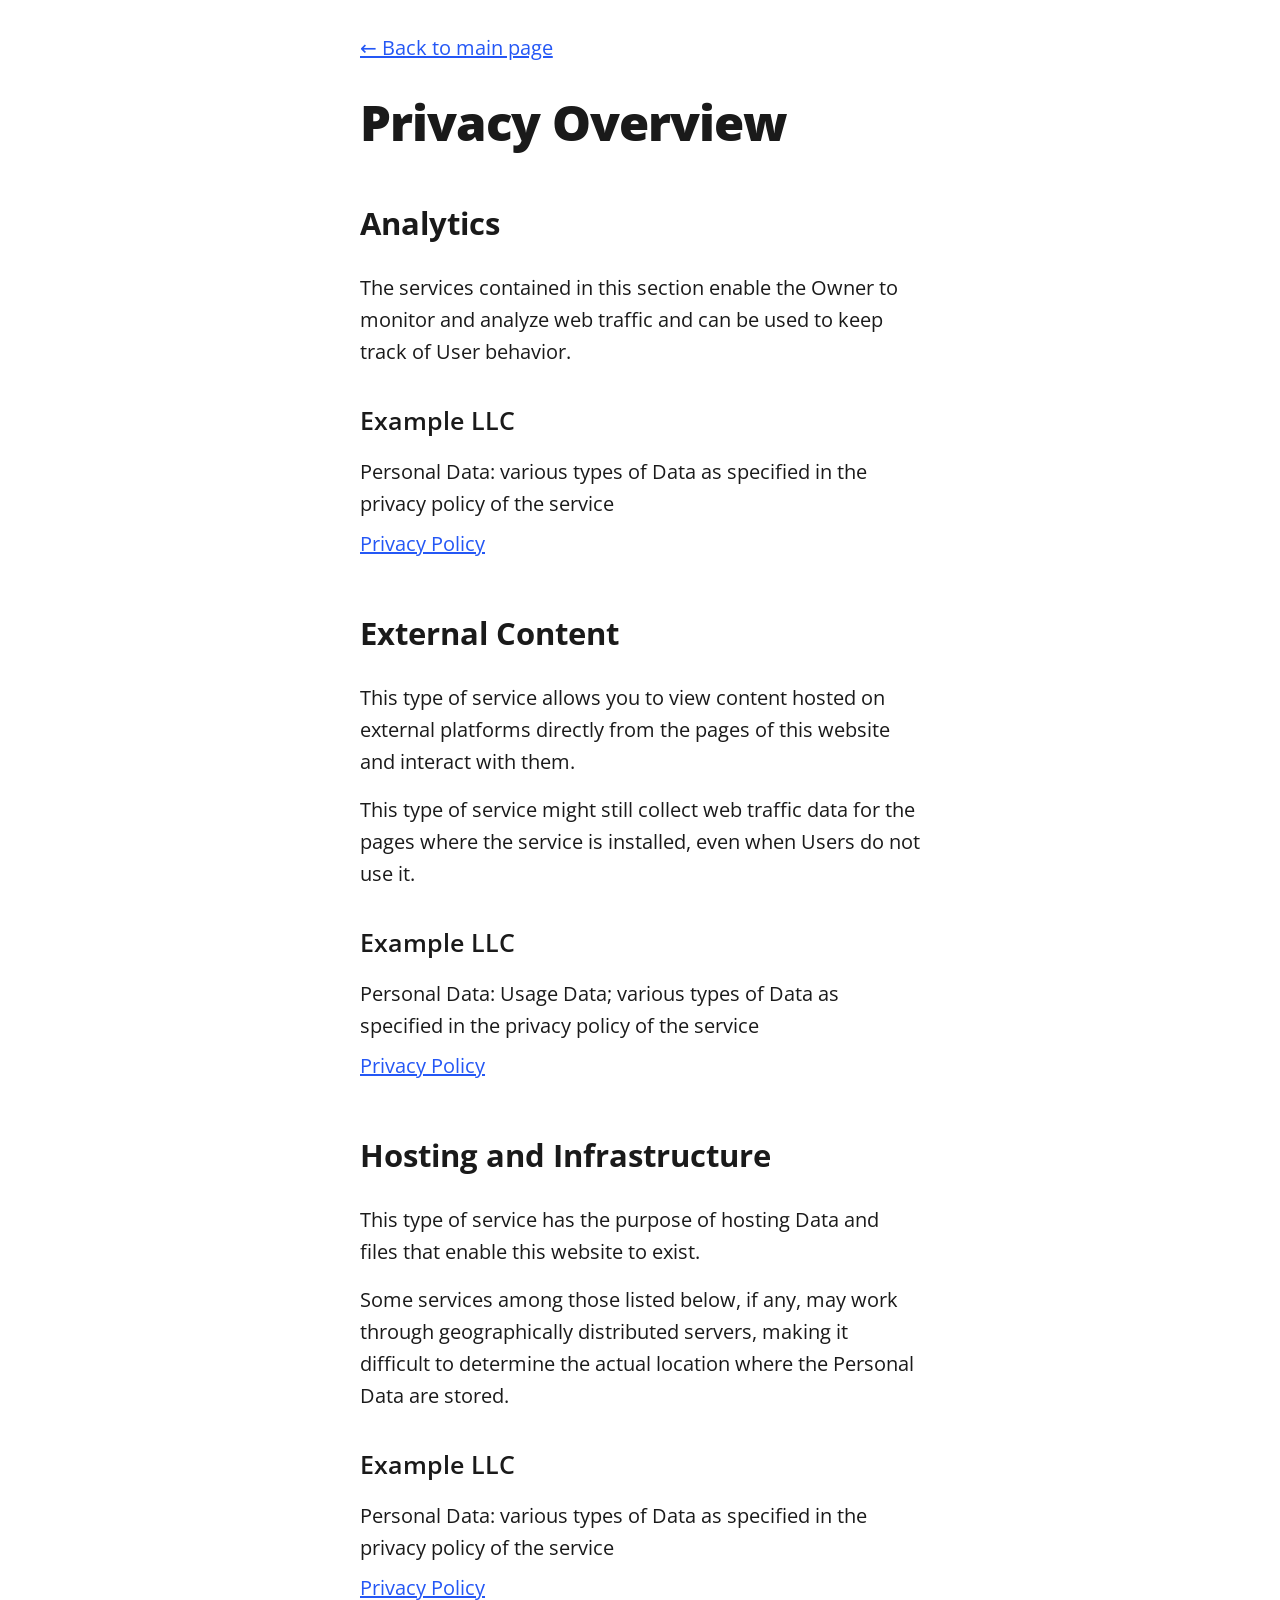
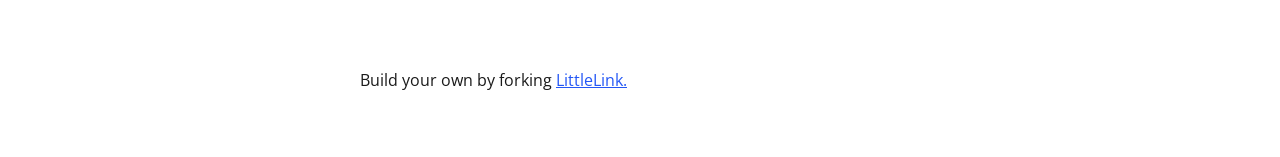
==== privacy.html @ 4b506419 "Page de liens personnelle basee sur LittleLink v3.11.0 - index.html reduit aux reseaux principaux, c" ====
<!DOCTYPE html>

<!--
  To change the theme, change the class on the html tag below to one of:
  - theme-auto: Automatically switches based on user's system preferences
  - theme-light: Forces light theme
  - theme-dark: Forces dark theme
-->

<html class="theme-auto" lang="en"> <!-- Update `class="theme-auto"` with your preference -->

  <head>
    <meta charset="utf-8">
    <meta name="viewport" content="width=device-width, initial-scale=1">

    <!-- Page Title - Change this to your name/brand (50-60 characters recommended) -->
    <title>Privacy Policy | LittleLink</title>
    <link rel="icon" type="image/png" href="images/avatar.png"> <!-- Update this with your own favicon -->


    <!-- Meta Description - Write a description (150-160 characters recommended) -->
    <meta name="description" content="Privacy policy and data collection information for LittleLink">
    <meta name="robots" content="noindex"> <!-- Since this is a utility page -->

    <!-- Browser UI Color - Matches the default light/dark theme backgrounds -->
    <meta name="theme-color" content="#ffffff" media="(prefers-color-scheme: light)">
    <meta name="theme-color" content="#121212" media="(prefers-color-scheme: dark)">

    <!-- Stylesheets -->
    <link rel="stylesheet" href="css/reset.css">
    <link rel="stylesheet" href="css/style.css">
    <link rel="stylesheet" href="css/brands.css">

  </head>

  <body>
    <main class="container-left">
      <div class="column">
        <nav>
          <a href="index.html" aria-label="Back to homepage">← Back to main page</a>
        </nav>

        <h1>Privacy Overview</h1>

        <section aria-labelledby="analytics-heading">
          <h2 id="analytics-heading">Analytics</h2>
          <p>The services contained in this section enable the Owner to monitor and analyze web traffic and can be used to keep track of User behavior.</p>

          <h3>Example LLC</h3>
          <ul role="list">
            <li>Personal Data: various types of Data as specified in the privacy policy of the service</li>
            <li><a href="https://example.com/privacy/" target="_blank" rel="noopener">Privacy Policy</a></li>
          </ul>
        </section>

        <section aria-labelledby="external-content-heading">
          <h2 id="external-content-heading">External Content</h2>
          <p>This type of service allows you to view content hosted on external platforms directly from the pages of this website and interact with them.</p>
          <p>This type of service might still collect web traffic data for the pages where the service is installed, even when Users do not use it.</p>

          <h3>Example LLC</h3>
          <ul role="list">
            <li>Personal Data: Usage Data; various types of Data as specified in the privacy policy of the service</li>
            <li><a href="https://example.com/privacy/" target="_blank" rel="noopener">Privacy Policy</a></li>
          </ul>
        </section>

        <section aria-labelledby="hosting-heading">
          <h2 id="hosting-heading">Hosting and Infrastructure</h2>
          <p>This type of service has the purpose of hosting Data and files that enable this website to exist.</p>
          <p>Some services among those listed below, if any, may work through geographically distributed servers, making it difficult to determine the actual location where the Personal Data are stored.</p>

          <h3>Example LLC</h3>
          <ul role="list">
            <li>Personal Data: various types of Data as specified in the privacy policy of the service</li>
            <li><a href="https://example.com/privacy" target="_blank" rel="noopener">Privacy Policy</a></li>
          </ul>
        </section>

        <footer>
          <p>Build your own by forking <a href="https://littlelink.io" target="_blank" rel="noopener">LittleLink.</a></p>
        </footer>
      </div>
    </main>

  </body>

</html>
---- css/style.css ----
/*
* LittleLink
* https://littlelink.io
* Free to use under the MIT license
* http://www.opensource.org/licenses/mit-license.php
*/

/* Grid
  –––––––––––––––––––––––––––––––––––––––––––––––––– */
  .container {
	position:relative;
	width:100%;
	max-width:37.5rem;     				/* 600px */
    text-align:center;
	margin:0 auto;
	padding:var(--spacing-xl) var(--spacing-m) 0 var(--spacing-m);
	box-sizing:border-box;
}
.container-left {
	position:relative;
	width:100%;
	max-width:37.5rem;
	text-align:left;
	margin:0 auto;
	padding:0 1.25rem;
	box-sizing:border-box;
}
.container-left p {
	margin-bottom: 1rem;  				/* 16px space between paragraphs */
  }
.column {
	width:100%;
	box-sizing:border-box;
}
/* For devices larger than 400px */
  @media (min-width:25rem) {            /* 400px */
    .container {
	width:85%;
}
}/* For devices larger than 550px */
  @media (min-width:34.375rem) {        /* 550px */
    .container {
	width:80%;
}
}

/* Base Styles
  –––––––––––––––––––––––––––––––––––––––––––––––––– */
  body {
	margin:0;
	padding:0;
	background-color:#ffffff;
	color:#1a1a1a;
	font-family:"Open Sans",system-ui;
    font-weight:400;
	line-height:1.6;
}

/* Base Typography Settings
–––––––––––––––––––––––––––––––––––––––––––––––––– */
/* Base size - 16px browser default */
:root {
  font-size:16px;           /* Using a 1.25 modular scale for typography */
  --scale-0:1rem;           /* 16px */
  --scale-1:1.25rem;        /* 20px */
  --scale-2:1.563rem;       /* 25px */
  --scale-3:1.953rem;       /* 31px */
  --scale-4:2.441rem;       /* 39px */
  --scale-5:3.052rem;       /* 49px */

  /* Spacing units */
  --spacing-xs:0.5rem;      /* 8px */
  --spacing-s:1rem;         /* 16px */
  --spacing-m:1.5rem;       /* 24px */
  --spacing-l:2rem;         /* 32px */
  --spacing-xl:3rem;        /* 48px */
  --spacing-xxl:4rem;       /* 64px */
}

/* Avatar */
.avatar {
	width: 8rem;             /* 128px */
	height: 8rem;
	border-radius: 50%;
	object-fit: cover;
	background-position: center;
	margin-bottom: var(--spacing-l);
	margin-left: auto;
	margin-right: auto;
	display: block;
  }

/* Typography Scale */
h1 {
	margin:0 0 var(--spacing-m) 0;
	font-size:var(--scale-5);           /* ~49px */
  	font-weight:800;
	line-height:1.1;
	letter-spacing:-0.02em;
	word-wrap:break-word;
	overflow-wrap:break-word;
	hyphens:auto;           /* Delete this to remove automatic hyphen on line break */
}
body {
	font-size:var(--scale-1);           /* 20px */
  	line-height:1.6;
}
.container p {
	margin:0 0 var(--spacing-xl) 0;
	font-size:var(--scale-1);
	line-height:1.6;
}

/* Footer */
footer {
	margin:var(--spacing-xxl) 0;            /* 4rem (64px) top and bottom */
    font-size:var(--scale-0);
}

/* Responsive adjustments */
@media (max-width:34.375rem) {              /* 550px */
  h1 {
	font-size:2rem;
}
body {
	font-size:var(--scale-0);
}
.container p {
	font-size:var(--scale-0);
}
.avatar {
	margin-bottom:var(--spacing-m);
}
footer {
	margin:var(--spacing-xl) 0;         	/* 3rem (48px) top and bottom */
}
}

/* Links
  –––––––––––––––––––––––––––––––––––––––––––––––––– */
  a {
	color:#2457F5;
	text-decoration:underline;
}
a:hover {
	color:#083BDA;
}

/* Buttons
–––––––––––––––––––––––––––––––––––––––––––––––––– */
.button,button {
	display:inline-flex;
	align-items:center;
	justify-content:center;
	width:18.75rem;             	/* 300px */
 	min-height:3rem;                /* 48px */
  	padding:0.75rem 1rem;         	/* 12px ; 16px */
  	font-size:1.125rem;           	/* 18px */
  	font-weight:700;
	text-decoration:none;
	white-space:normal;
  	background-color:var(--button-background,transparent);
	color:var(--button-text,#000000);
	border:var(--button-border,none);
	border-radius:0.5rem;
	cursor:pointer;
	box-sizing:border-box;
	hyphens:auto;               	/* Delete this to remove automatic hyphen on line break */
  	margin-bottom:1rem;
	text-align:center;
	line-height:1.3;
}

/* Icons
–––––––––––––––––––––––––––––––––––––––––––––––––– */
.icon {
	width:1.25rem;
	height:1.25rem;
	margin-right:0.5rem;
	flex-shrink:0;
}

/* Avatar Modifiers
  –––––––––––––––––––––––––––––––––––––––––––––––––– */
   /* Modifier for no avatar rounding */
   .avatar--none {
	border-radius: 0%;
  }

  /* Modifier for rounded avatar */
  .avatar--rounded {
	border-radius: 50%;
  }

  /* Modifier for slightly rounded corners */
  .avatar--soft {
	border-radius: 0.5rem;   /* 8px rounded corners */
  }

/* Theme System
  –––––––––––––––––––––––––––––––––––––––––––––––––– */
/* Light theme is default above */

/* Light theme (forced) */
:root.theme-light {
	color-scheme:light;
}

/* Dark theme */
:root.theme-dark {
	color-scheme:dark;
}
:root.theme-dark :focus-visible {
	outline: 2px solid #4899F7;
	outline-offset: 2px;
  }
:root.theme-dark body {
	background-color:#121212;
	color:#ffffff;
}
:root.theme-dark a:not(.button) {
	color:#4899F7;
}
:root.theme-dark a:not(.button):hover {
	color:#7AB8FF;
}

/* Auto theme */
:root.theme-auto {
	color-scheme:light dark;
}
@media (prefers-color-scheme:dark) {
	:root.theme-auto body {
	background-color:#121212;
	color:#ffffff;
}
:root.theme-auto :focus-visible {
    outline: 2px solid #4899F7;
    outline-offset: 2px;
  }
:root.theme-auto a:not(.button) {
	color:#4899F7;
}
:root.theme-auto a:not(.button):hover {
	color:#7AB8FF;
}
}

/* Button Text Color Override
    –––––––––––––––––––––––––––––––––––––––––––––––––– */
    .button:hover,button:hover {
	color:var(--button-text,#000000);
}

/* Privacy Page Styles
  –––––––––––––––––––––––––––––––––––––––––––––––––– */
.container-left nav {
	margin:var(--spacing-l) 0;
	text-align:left;
}
section {
	margin:var(--spacing-xl) 0;
	text-align:left;
}
h2 {
	font-size:var(--scale-3);
	font-weight:700;
	margin-bottom:var(--spacing-m);
}
h3 {
	font-size:var(--scale-2);
	font-weight:600;
	margin:var(--spacing-l) 0 var(--spacing-s) 0;
}
ul {
	list-style:none;
	padding:0;
	margin:0 0 var(--spacing-m) 0;
}
ul li {
	margin-bottom:var(--spacing-xs);
}

/* Privacy page specific responsive adjustments */
  @media (max-width:34.375rem) {
	h2 {
	font-size:var(--scale-2);
	}
	h3 {
	font-size:var(--scale-1);
	}
	section {
	margin:var(--spacing-l) 0;
	}
}

/* Font Face Definitions
  –––––––––––––––––––––––––––––––––––––––––––––––––– */
@font-face {
	font-display:swap;
	font-family:'Open Sans';
	font-style:normal;
	font-weight:400;
	src:url('../fonts/open-sans-v34-vietnamese_latin-ext_latin_hebrew_greek-ext_greek_cyrillic-ext_cyrillic-regular.woff2') format('woff2');
}
@font-face {
	font-display:swap;
	font-family:'Open Sans';
	font-style:normal;
	font-weight:600;
	src:url('../fonts/open-sans-v34-vietnamese_latin-ext_latin_hebrew_greek-ext_greek_cyrillic-ext_cyrillic-600.woff2') format('woff2');
}
@font-face {
	font-display:swap;
	font-family:'Open Sans';
	font-style:normal;
	font-weight:700;
	src:url('../fonts/open-sans-v34-vietnamese_latin-ext_latin_hebrew_greek-ext_greek_cyrillic-ext_cyrillic-700.woff2') format('woff2');
}
@font-face {
	font-display:swap;
	font-family:'Open Sans';
	font-style:normal;
	font-weight:800;
	src:url('../fonts/open-sans-v34-vietnamese_latin-ext_latin_hebrew_greek-ext_greek_cyrillic-ext_cyrillic-800.woff2') format('woff2');
}
---- css/brands.css ----
/*
* LittleLink Button Styles
* https://littlelink.io
* Free to use under the MIT license
* http://www.opensource.org/licenses/mit-license.php
*/

/* Brand Button Base Styles
–––––––––––––––––––––––––––––––––––––––––––––––––– */
/* Only include brand-specific button styling here.
   The color/background/border plumbing lives in style.css. */
.button,button {
	transition:filter 0.2s ease,transform 0.2s ease;
}

/* Global Button Hover Effect
–––––––––––––––––––––––––––––––––––––––––––––––––– */
.button:hover,button:hover {
	filter:brightness(90%);
	transform:translateY(-1px);
}

/* Button Icons
–––––––––––––––––––––––––––––––––––––––––––––––––– */
.icon {
	filter:var(--icon-filter,none);
}

/* Brand-Specific Styles
–––––––––––––––––––––––––––––––––––––––––––––––––– */

/* Default */
.button.button-default {
	--button-text:#ffffff;
	--button-background:#2457F5;
	--button-border:1px solid #ffffff;
}

/* Amazon */
.button-amazon {
	--button-text:#000000;
	--button-background:#FFFFFF;
	--button-border:1px solid #212121;
}

/* Amazon Music */
.button-amazon-music {
	--button-text:#000000;
	--button-background:#25D1DA;
}

/* Apple App Store */
.button-appstore {
	--button-text:#FFFFFF;
	--button-background:#000000;
	--button-border:1px solid #FFFFFF;
}

/* Apple Invites */
.button-invites {
	--button-text:#FFFFFF;
	--button-background:#000000;
	--button-border:1px solid #FFFFFF;
}

/* Apple Music */
.button-apple-music {
	--button-text:#ffffff;
	--button-background:#000000;
	--button-border:1px solid #FFFFFF;
}

/* Apple Music Alt */
.button-apple-music-alt {
	--button-text:#ffffff;
	background-image:linear-gradient(to bottom,#FB5C74,#FA233B);
}

/* Apple Podcasts */
.button-apple-podcasts {
	--button-text:#ffffff;
	--button-background:#000000;
	--button-border:1px solid #FFFFFF;
}

/* Apple Podcasts Alt */
.button-apple-podcasts-alt {
	--button-text:#ffffff;
	background-image:linear-gradient(to bottom,#F452FF,#832BC1);
}

/* Bandcamp */
.button-bandcamp {
	--button-text:#ffffff;
	--button-background:#1d9fc3;
}

/* Behance */
.button-behance {
	--button-text:#ffffff;
	--button-background:#0057FF;
  --button-border:1px solid #FFFFFF;
}

/* Bluesky */
.button-bluesky {
	--button-text:#FFFFFF;
	--button-background:#1185FE;
}

/* Bluesky Alt */
.button-bluesky-alt {
	--button-text:#000000;
	--button-background:#FFFFFF;
	--button-border:1px solid #000000;
}

/* Buy Me a Coffee */
.button-coffee {
	--button-text:#000000;
	--button-background:#ffdd00;
}

/* Cal.com */
.button-cal {
	--button-text:#FFFFFF;
	--button-background:#292929;
	--button-border:1px solid #FFFFFF;
}

/* Calendly */
.button-calendly {
	--button-text:#FFFFFF;
	--button-background:#006BFF;
}

/* Cash App */
.button-cash-app {
	--button-text:#ffffff;
	background-image:linear-gradient(to bottom,#00d64b,#00c244);
}

/* dev.to */
.button-dev-to {
	--button-text:#000000;
	--button-background:#f5f5f5;
	--button-border:1px solid #212121;
}

/* Discogs */
.button-discogs {
	--button-text:#000000;
	--button-background:#FFFFFF;
	--button-border:1px solid #000000;
}

/* Discogs Alt */
.button-discogs-alt {
	--button-text:#FFFFFF;
	--button-background:#000000;
	--button-border:1px solid #FFFFFF;
}

/* Discord */
.button-discord {
	--button-text:#ffffff;
	--button-background:#5865F2;
}

/* Dribbble */
.button-dribbble {
	--button-text:#000000;
	--button-background:#FFFFFF;
	--button-border:1px solid #212121;
}

/* Etsy */
.button-etsy {
	--button-text:#ffffff;
	--button-background:#F45800;
}

/* Facebook */
.button-faceb {
	--button-text:#ffffff;
	--button-background:#0866FF;
}

/* Facebook Messenger */
.button-messenger {
	--button-text:#ffffff;
	--button-background:#0866FF;
}

/* Figma */
.button-figma {
	--button-text:#ffffff;
	--button-background:#000000;
	--button-border:1px solid #FFFFFF;
}

/* Fiverr */
.button-fiverr {
	--button-text:#ffffff;
	--button-background:#1DBF73;
}

/* Flickr */
.button-flickr {
	--button-text:#ffffff;
	--button-background:#000000;
	--button-border:1px solid #FFFFFF;
}

/* GitHub */
.button-github {
	--button-text:#ffffff;
	--button-background:#000000;
	--button-border:1px solid #FFFFFF;
}

/* GitLab */
.button-gitlab {
	--button-text:#ffffff;
	--button-background:#6151b2;
}

/* GoFundMe */
.button-gofundme {
	--button-text:#ffffff;
	--button-background:#02A95C;
}

/* Goodreads */
.button-goodreads {
	--button-text:#333333;
	--button-background:#f3f1e6;
	--button-border:1px solid #212121;
}

/* Google Black */
.button-google-black {
	--button-text:#FFFFFF;
	--button-background:#000000;
	--button-border:1px solid #FFFFFF;
}

/* Google Play Store */
.button-playstore {
	--button-text:#FFFFFF;
	--button-background:#000000;
	--button-border:1px solid #FFFFFF;
}

/* Google Scholar */
.button-google-scholar {
	--button-text:#000000;
	--button-background:#FFFFFF;
	--button-border:1px solid #212121;
}

/* Hashnode */
.button-hashnode {
	--button-text:#000000;
	--button-background:#ffffff;
	--button-border:1px solid #212121;
}

/* Instagram */
.button-instagram {
	--button-text:#ffffff;
	background-image:linear-gradient(-135deg,#1400c8,#b900b4,#f50000);
}

/* Kick */
.button-kick {
	--button-text:#ffffff;
	--button-background:#000000;
	--button-border:1px solid #ffffff;
}

/* Kick Alt */
.button-kick-alt {
	--button-text:#000000;
	--button-background:#01e701;
}

/* Kickstarter */
.button-kickstarter {
	--button-text:#ffffff;
	--button-background:#05ce78;
}

/* Ko-fi */
.button-ko-fi {
	--button-text:#ffffff;
	--button-background:#000000;
  --button-border:1px solid #FFFFFF;
}

/* Last.fm */
.button-last-fm {
	--button-text:#ffffff;
	--button-background:#D51007;
}

/* Letterboxd */
.button-letterboxd {
	--button-text:#ffffff;
	--button-background:#2c3440;
	--button-border:1px solid #FFFFFF;
}

/* Line */
.button-line {
	--button-text:#FFFFFF;
	--button-background:#06C755;
}

/* LinkedIn */
.button-linked {
	--button-text:#ffffff;
	--button-background:#2867b2;
}

/* Mailchimp */
.button-mailchimp {
	--button-text:#000000;
	--button-background:#FFE01B;
}

/* Mastodon */
.button-mastodon {
	--button-text:#ffffff;
	--button-background:#17063B;
	--button-border:1px solid #FFFFFF;
}

/* Matrix */
.button-matrix {
	--button-text:#000000;
	--button-background:#ffffff;
	--button-border:1px solid #000000;
}

/* Meetup */
.button-meetup {
	--button-text:#000000;
	--button-background:#ffffff;
	--button-border:1px solid #000000;
}

/* Meetup Alt */
.button-meetup-alt {
	--button-text:#ffffff;
	--button-background:#ED1C40;
}

/* Medium */
.button-medium {
	--button-text:#ffffff;
	--button-background:#000000;
	--button-border:1px solid #FFFFFF;
}

/* Microsoft */
.button-microsoft {
	--button-text:#ffffff;
	--button-background:#000000;
	--button-border:1px solid #FFFFFF;
}

/* Notion */
.button-notion {
	--button-text:#000000;
	--button-background:#ffffff;
	--button-border:1px solid #212121;
}

/* Obsidian */
.button.button-obsidian {
	--button-text:#ffffff;
	--button-background:#262626;
	--button-border:1px solid #ffffff;
}

/* OnlyFans */
.button-onlyfans {
	--button-text:#ffffff;
	--button-background:#00AEEF;
}

/* Patreon */
.button-patreon {
	--button-text:#ffffff;
	--button-background:#000000;
	--button-border:1px solid #FFFFFF;
}

/* PayPal */
.button-paypal {
	--button-text:#ffffff;
	--button-background:#002991;
  --button-border:1px solid #FFFFFF;
}

/* Pinterest */
.button-pinterest {
	--button-text:#000000;
	--button-background:#ffffff;
	--button-border:1px solid #212121;
}

/* Product Hunt */
.button-product-hunt {
	--button-text:#000000;
	--button-background:#ffffff;
	--button-border:1px solid #212121;
}

/* Reddit */
.button-reddit {
	--button-text:#FFFFFF;
	--button-background:#FF4500;
}

/* Shop */
.button-shop {
	--button-text:#ffffff;
	--button-background:#5A31F4;
}

/* Signal */
.button-signal {
	--button-text:#ffffff;
	--button-background:#3B45FD;
}

/* Signal Alt */
.button-signal-alt {
	--button-text:#3B45FD;
	--button-background:#E3E8FE;
	--button-border:1px solid #000000;
}

/* Slack */
.button-slack {
	--button-text:#000000;
	--button-background:#FFFFFF;
	--button-border:1px solid #212121;
}

/* Snapchat */
.button-snapchat {
	--button-text:#000000;
	--button-background:#fffc00;
}

/* SoundCloud */
.button-soundcloud {
	--button-text:#ffffff;
	--button-background:#ff5500;
}

/* Spotify */
.button-spotify {
	--button-text:#191414;
	--button-background:#1db954;
}

/* Spotify Alt */
.button-spotify-alt {
	--button-text:#FFFFFF;
	--button-background:#191414;
	--button-border:1px solid #FFFFFF;
}

/* Square */
.button-square {
	--button-text:#FFFFFF;
	--button-background:#006AFF;
}

/* Stack Overflow */
.button-stack-overflow {
	--button-text:#000000;
	--button-background:#FFFFFF;
	--button-border:1px solid #000000;
}

/* Steam */
.button-steam {
	--button-text:#ffffff;
	background-image:linear-gradient(90deg,#08BBFF,#2B75FF);
}

/* Steam Alt */
.button-steam-alt {
	--button-text:#ffffff;
	background-image:linear-gradient(90deg,#09172a,#072a57,#0c5085);
	--button-border:1px solid #FFFFFF;
}

/* Strava */
.button-strava {
	--button-text:#ffffff;
	--button-background:#fc5200;
}

/* Substack */
.button-substack {
	--button-text:#ffffff;
	--button-background:#FF6719;
}

/* Telegram */
.button-telegram {
	--button-text:#ffffff;
	--button-background:#3faee8;
}

/* Threads */
.button-threads {
	--button-text:#FFFFFF;
	--button-background:#000000;
	--button-border:1px solid #FFFFFF;
}

/* Threema */
.button-threema {
	--button-text:#000000;
	--button-background:#3fe669;
}

/* TikTok */
.button-tiktok {
	--button-text:#ffffff;
	--button-background:#000000;
	--button-border:1px solid #FFFFFF;
}

/* Trello */
.button-trello {
	--button-text:#ffffff;
	--button-background:#0065ff;
}

/* Tumblr */
.button-tumb {
	--button-text:#ffffff;
	--button-background:#131313;
	--button-border:1px solid #FFFFFF;
}

/* Twitch */
.button-twitch {
	--button-text:#ffffff;
	--button-background:#9146ff;
}

/* Unsplash */
.button-unsplash {
	--button-text:#000000;
	--button-background:#ffffff;
	--button-border:1px solid #212121;
}

/* Venmo */
.button-venmo {
	--button-text:#ffffff;
	--button-background:#008CFF;
}

/* Vimeo */
.button-vimeo {
	--button-text:#ffffff;
	--button-background:#1ab7ea;
}

/* VSCO */
.button-vsco {
	--button-text:#FFFFFF;
	--button-background:#000000;
	--button-border:1px solid #FFFFFF;
}

/* WhatsApp */
.button-whatsapp {
	--button-text:#ffffff;
	--button-background:#455a64;
}

/* WordPress */
.button-wordpress {
	--button-text:#ffffff;
	--button-background:#3858E9;
}

/* X */
.button-x {
	--button-text:#FFFFFF;
	--button-background:#000000;
	--button-border:1px solid #FFFFFF;
}

/* YouTube */
.button-yt {
	--button-text:#ffffff;
	--button-background:#282828;
	--button-border:1px solid #FFFFFF;
}

/* YouTube Music */
.button-yt-music {
	--button-text:#ffffff;
	--button-background:#282828;
	--button-border:1px solid #FFFFFF;
}

/* YouTube Alt */
.button-yt-alt {
	--button-text:#ffffff;
	--button-background:#FF0000;
}

/* Zelle */
.button-zelle {
	--button-text:#ffffff;
	--button-background:#6D1ED4;
}

/* Zoom */
.button-zoom {
	--button-text:#ffffff;
	--button-background:#0B5CFF;
  --button-border:1px solid #FFFFFF;
}
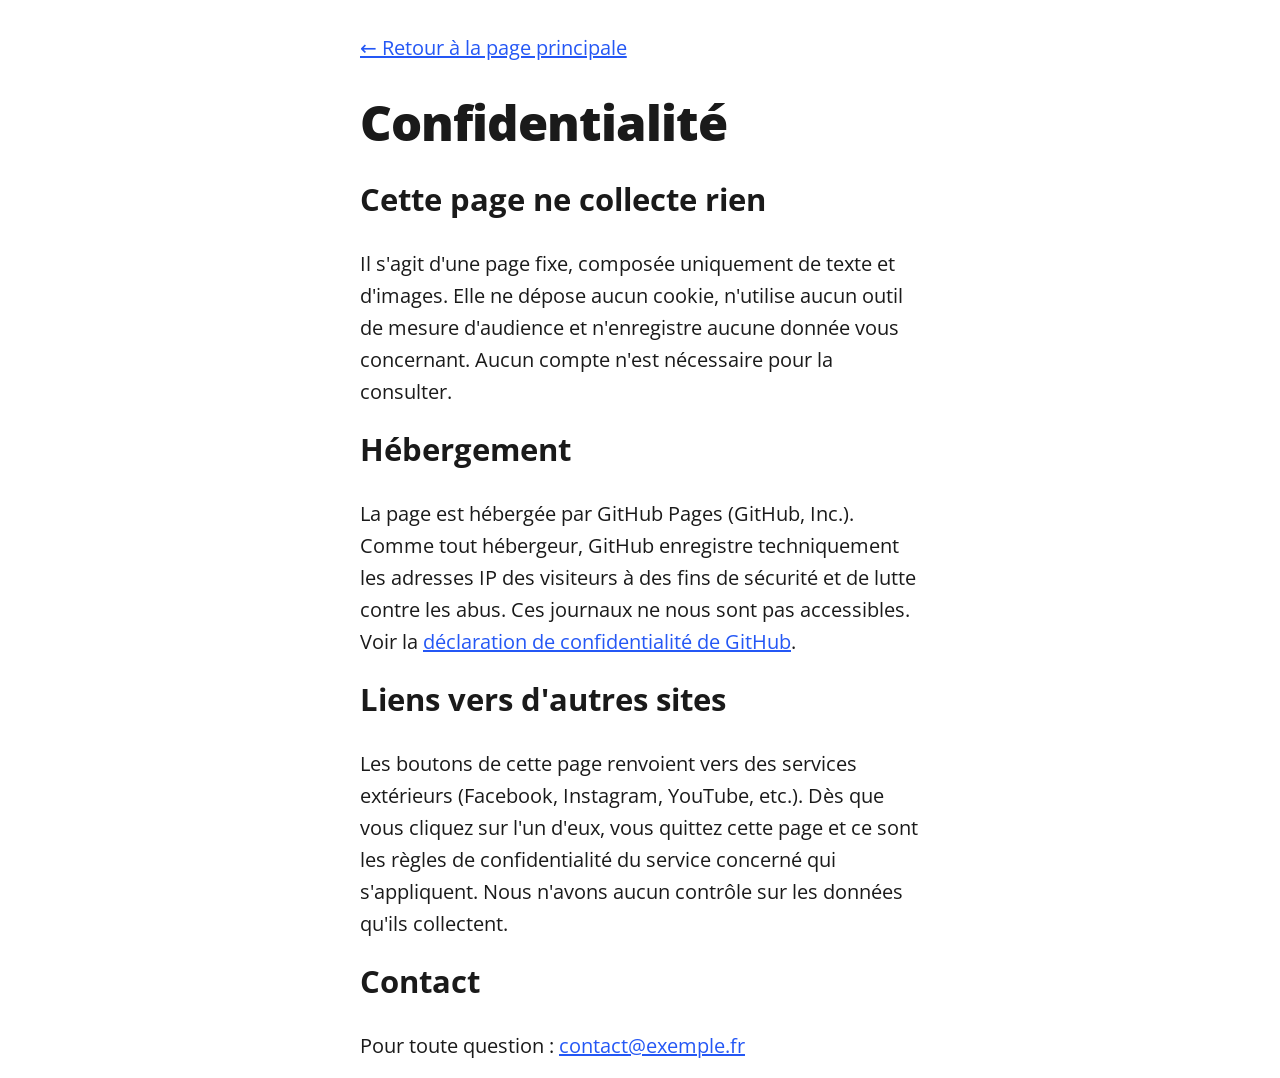
==== commit 4a3038f3: "Documentation orientée non-informaticiens - README.md réécrit : modification des liens via l'interfa" ====
--- a/privacy.html
+++ b/privacy.html
@@ -1,32 +1,25 @@
 <!DOCTYPE html>
 
 <!--
-  To change the theme, change the class on the html tag below to one of:
-  - theme-auto: Automatically switches based on user's system preferences
-  - theme-light: Forces light theme
-  - theme-dark: Forces dark theme
+  Page de confidentialité.
+  Le seul élément à compléter est l'adresse de contact, marquée <<< À REMPLIR >>>
 -->
 
-<html class="theme-auto" lang="en"> <!-- Update `class="theme-auto"` with your preference -->
+<html class="theme-auto" lang="fr">
 
   <head>
     <meta charset="utf-8">
     <meta name="viewport" content="width=device-width, initial-scale=1">
 
-    <!-- Page Title - Change this to your name/brand (50-60 characters recommended) -->
-    <title>Privacy Policy | LittleLink</title>
-    <link rel="icon" type="image/png" href="images/avatar.png"> <!-- Update this with your own favicon -->
+    <title>Confidentialité</title>
+    <link rel="icon" type="image/png" href="images/avatar.png">
 
+    <meta name="description" content="Informations sur les données collectées par cette page de liens.">
+    <meta name="robots" content="noindex">
 
-    <!-- Meta Description - Write a description (150-160 characters recommended) -->
-    <meta name="description" content="Privacy policy and data collection information for LittleLink">
-    <meta name="robots" content="noindex"> <!-- Since this is a utility page -->
-
-    <!-- Browser UI Color - Matches the default light/dark theme backgrounds -->
     <meta name="theme-color" content="#ffffff" media="(prefers-color-scheme: light)">
     <meta name="theme-color" content="#121212" media="(prefers-color-scheme: dark)">
 
-    <!-- Stylesheets -->
     <link rel="stylesheet" href="css/reset.css">
     <link rel="stylesheet" href="css/style.css">
     <link rel="stylesheet" href="css/brands.css">
@@ -37,52 +30,45 @@
     <main class="container-left">
       <div class="column">
         <nav>
-          <a href="index.html" aria-label="Back to homepage">← Back to main page</a>
+          <a href="index.html" aria-label="Retour à la page principale">← Retour à la page principale</a>
         </nav>
 
-        <h1>Privacy Overview</h1>
+        <h1>Confidentialité</h1>
 
-        <section aria-labelledby="analytics-heading">
-          <h2 id="analytics-heading">Analytics</h2>
-          <p>The services contained in this section enable the Owner to monitor and analyze web traffic and can be used to keep track of User behavior.</p>
+        <h2>Cette page ne collecte rien</h2>
+        <p>
+          Il s'agit d'une page fixe, composée uniquement de texte et d'images.
+          Elle ne dépose aucun cookie, n'utilise aucun outil de mesure d'audience
+          et n'enregistre aucune donnée vous concernant. Aucun compte n'est
+          nécessaire pour la consulter.
+        </p>
 
-          <h3>Example LLC</h3>
-          <ul role="list">
-            <li>Personal Data: various types of Data as specified in the privacy policy of the service</li>
-            <li><a href="https://example.com/privacy/" target="_blank" rel="noopener">Privacy Policy</a></li>
-          </ul>
-        </section>
+        <h2>Hébergement</h2>
+        <p>
+          La page est hébergée par GitHub Pages (GitHub, Inc.). Comme tout
+          hébergeur, GitHub enregistre techniquement les adresses IP des
+          visiteurs à des fins de sécurité et de lutte contre les abus. Ces
+          journaux ne nous sont pas accessibles. Voir la
+          <a href="https://docs.github.com/fr/site-policy/privacy-policies/github-general-privacy-statement" target="_blank" rel="noopener">déclaration de confidentialité de GitHub</a>.
+        </p>
 
-        <section aria-labelledby="external-content-heading">
-          <h2 id="external-content-heading">External Content</h2>
-          <p>This type of service allows you to view content hosted on external platforms directly from the pages of this website and interact with them.</p>
-          <p>This type of service might still collect web traffic data for the pages where the service is installed, even when Users do not use it.</p>
+        <h2>Liens vers d'autres sites</h2>
+        <p>
+          Les boutons de cette page renvoient vers des services extérieurs
+          (Facebook, Instagram, YouTube, etc.). Dès que vous cliquez sur l'un
+          d'eux, vous quittez cette page et ce sont les règles de confidentialité
+          du service concerné qui s'appliquent. Nous n'avons aucun contrôle sur
+          les données qu'ils collectent.
+        </p>
 
-          <h3>Example LLC</h3>
-          <ul role="list">
-            <li>Personal Data: Usage Data; various types of Data as specified in the privacy policy of the service</li>
-            <li><a href="https://example.com/privacy/" target="_blank" rel="noopener">Privacy Policy</a></li>
-          </ul>
-        </section>
+        <h2>Contact</h2>
+        <p>
+          <!-- <<< À REMPLIR >>> Adresse de contact -->
+          Pour toute question : <a href="mailto:contact@exemple.fr">contact@exemple.fr</a>
+        </p>
 
-        <section aria-labelledby="hosting-heading">
-          <h2 id="hosting-heading">Hosting and Infrastructure</h2>
-          <p>This type of service has the purpose of hosting Data and files that enable this website to exist.</p>
-          <p>Some services among those listed below, if any, may work through geographically distributed servers, making it difficult to determine the actual location where the Personal Data are stored.</p>
-
-          <h3>Example LLC</h3>
-          <ul role="list">
-            <li>Personal Data: various types of Data as specified in the privacy policy of the service</li>
-            <li><a href="https://example.com/privacy" target="_blank" rel="noopener">Privacy Policy</a></li>
-          </ul>
-        </section>
-
-        <footer>
-          <p>Build your own by forking <a href="https://littlelink.io" target="_blank" rel="noopener">LittleLink.</a></p>
-        </footer>
       </div>
     </main>
-
   </body>
 
 </html>
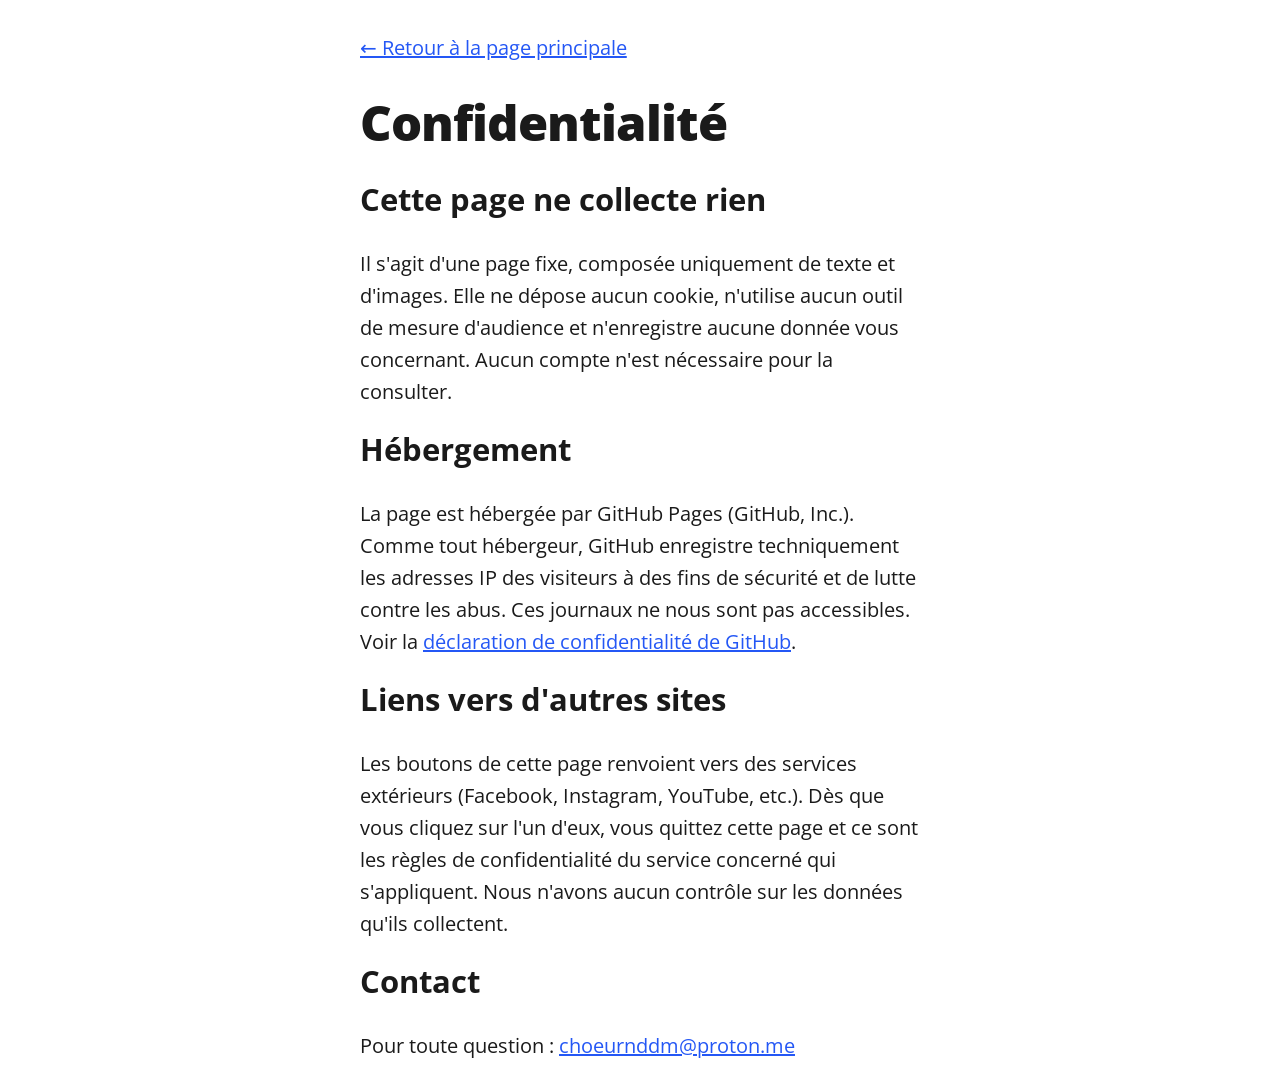
==== commit 2983d399: "Contenu réel du Chœur Notre-Dame du Magnificat - Liens : Instagram, Facebook, YouTube, contact e-mai" ====
--- a/privacy.html
+++ b/privacy.html
@@ -2,7 +2,7 @@
 
 <!--
   Page de confidentialité.
-  Le seul élément à compléter est l'adresse de contact, marquée <<< À REMPLIR >>>
+  Le seul élément à compléter est l'adresse de contact, marquée <<< À MODIFIER SI BESOIN >>>
 -->
 
 <html class="theme-auto" lang="fr">
@@ -63,8 +63,8 @@
 
         <h2>Contact</h2>
         <p>
-          <!-- <<< À REMPLIR >>> Adresse de contact -->
-          Pour toute question : <a href="mailto:contact@exemple.fr">contact@exemple.fr</a>
+          <!-- <<< À MODIFIER SI BESOIN >>> Adresse de contact -->
+          Pour toute question : <a href="mailto:choeurnddm@proton.me">choeurnddm@proton.me</a>
         </p>
 
       </div>
